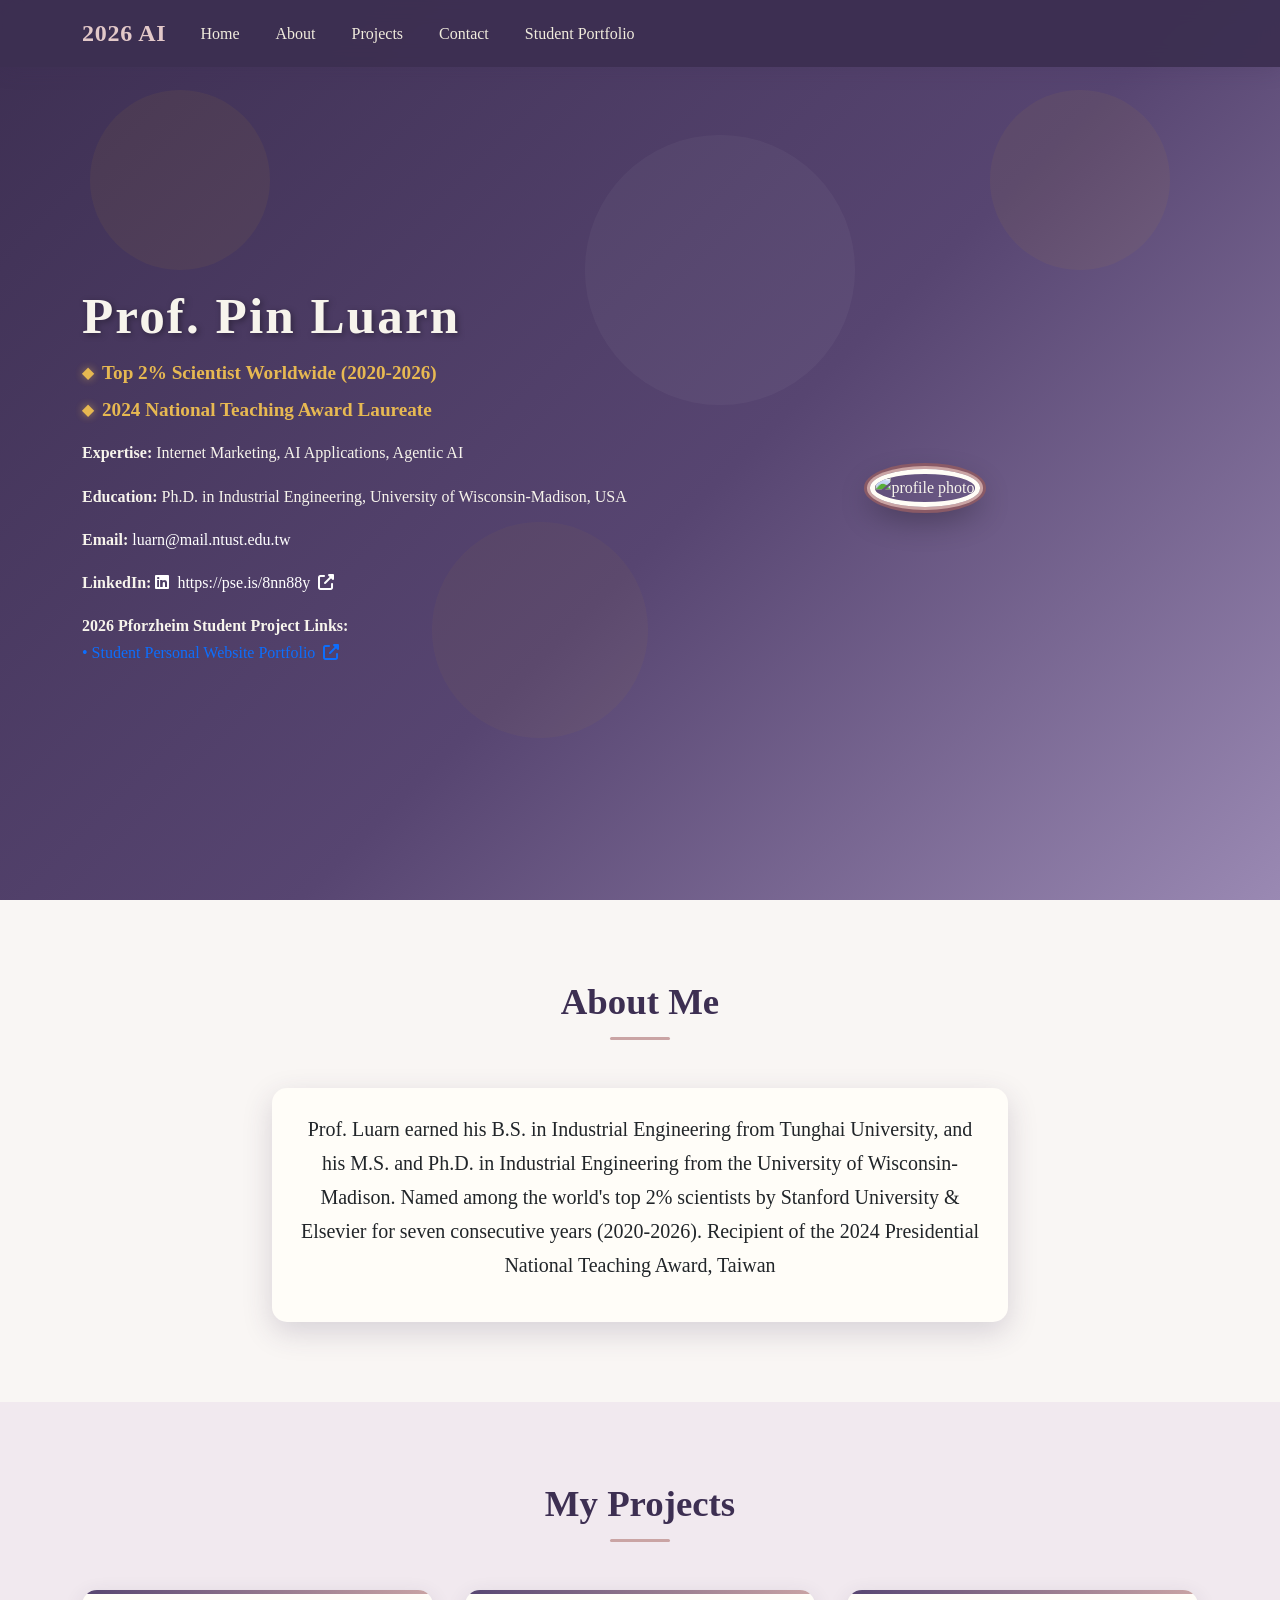
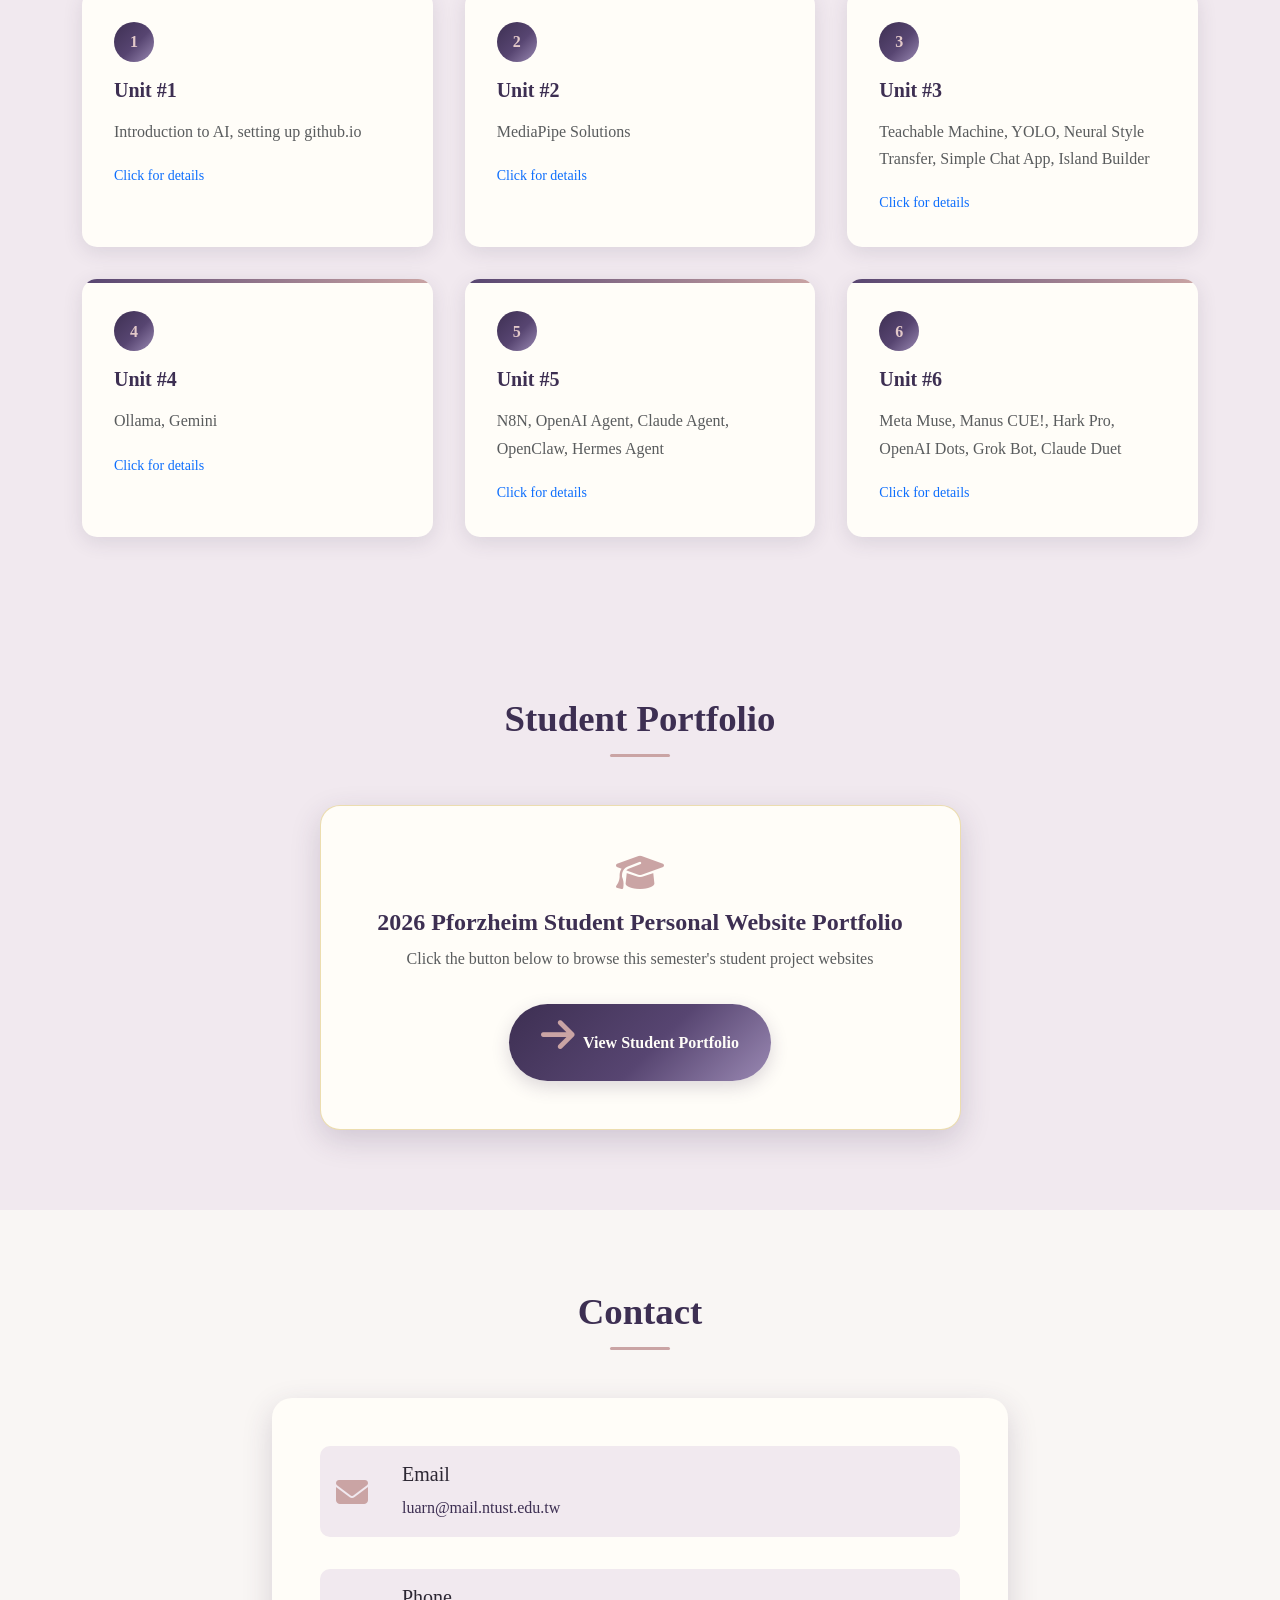
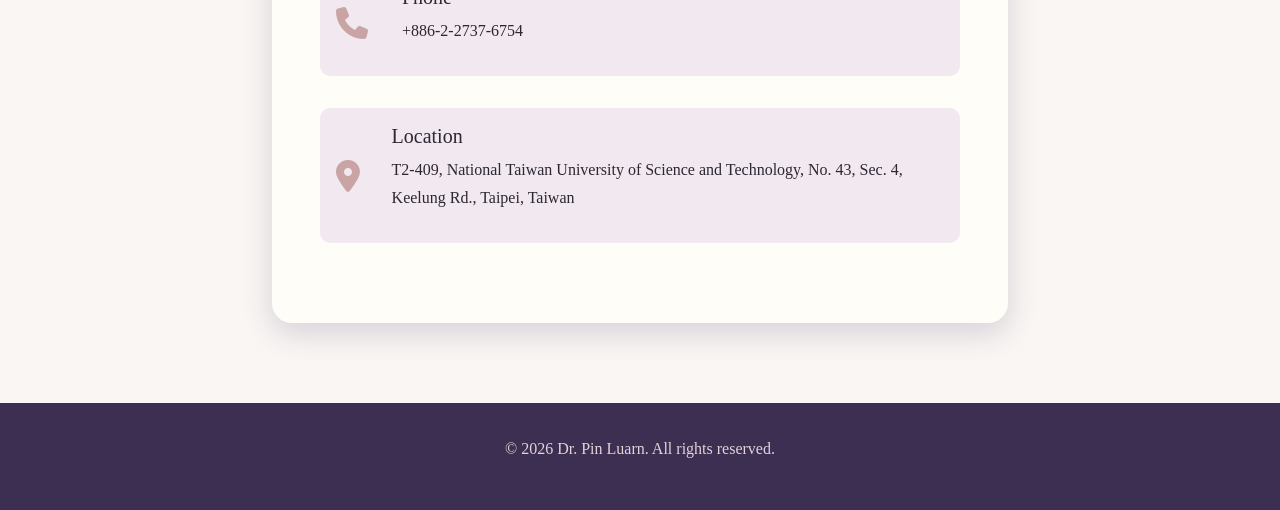
==== index.html @ 0412a2b8 "Initial commit" ====
<!DOCTYPE html>
<html lang="en">
<head>
    <meta charset="UTF-8">
    <meta name="viewport" content="width=device-width, initial-scale=1.0">
    <title>Prof. Pin Luarn | 2026 AI Personal Site</title>
    <link href="https://cdnjs.cloudflare.com/ajax/libs/bootstrap/5.3.0/css/bootstrap.min.css" rel="stylesheet">
    <link href="https://cdnjs.cloudflare.com/ajax/libs/font-awesome/6.4.0/css/all.min.css" rel="stylesheet">
    <link rel="stylesheet" href="style.css">
    <link rel="icon" type="image/x-icon" href="favicon.ico">
    <!-- chatbot temporarily disabled; uncomment to enable and confirm the filename is chatbot.js -->
    <!-- <script src="chatbot.js"></script> -->
</head>
<body>
    <!-- Navigation -->
    <nav class="navbar navbar-expand-lg fixed-top">
        <div class="container">
            <a class="navbar-brand" href="#home">2026 AI</a>

            <button class="navbar-toggler" type="button" data-bs-toggle="collapse" data-bs-target="#navbarNav">
                <span class="navbar-toggler-icon"></span>
            </button>

            <div class="collapse navbar-collapse" id="navbarNav">
                <ul class="navbar-nav me-auto">
                    <li class="nav-item">
                        <a class="nav-link" href="#home">Home</a>
                    </li>
                    <li class="nav-item">
                        <a class="nav-link" href="#about">About</a>
                    </li>
                    <li class="nav-item">
                        <a class="nav-link" href="#projects">Projects</a>
                    </li>
                    <li class="nav-item">
                        <a class="nav-link" href="#contact">Contact</a>
                    </li>
                    <li class="nav-item">
                        <a class="nav-link" href="https://drluarn.github.io/student.html" target="_blank" rel="noopener">Student Portfolio</a>
                    </li>
                </ul>
            </div>
        </div>
    </nav>

    <!-- Hero Section -->
    <section id="home" class="hero">
        <div class="container">
            <div class="row align-items-center">
                <div class="col-lg-6 hero-content fade-in">
                    <h1 id="name"></h1>
                    <div class="titles-container">
                        <p class="subtitle title-line" id="title1"></p>
                        <p class="subtitle title-line" id="title2"></p>
                    </div>
                    <div class="mb-3">
                        <strong>Expertise:</strong>
                        <span id="expertise"></span>
                    </div>
                    <div class="mb-3">
                        <strong>Education:</strong>
                        <span id="education"></span>
                    </div>
                    <div class="mb-3">
                        <strong>Email:</strong>
                        <a href="" class="text-white" id="email"></a>
                    </div>
                    <div class="mb-3">
                        <strong>LinkedIn:</strong>
                        <a href="" target="_blank" class="text-white" id="linkedin">
                            <i class="fab fa-linkedin me-1"></i>
                            <span id="linkedin-text"></span>
                            <i class="fas fa-external-link-alt ms-1"></i>
                        </a>
                    </div>
                    <div class="mb-4 student-links">
                        <strong>2026 Pforzheim Student Project Links:</strong>
                        <div class="student-link-item">
                            <a href="https://drluarn.github.io/student.html" target="_blank" rel="noopener">
                                <span>• Student Personal Website Portfolio</span>
                                <i class="fas fa-external-link-alt ms-1"></i>
                            </a>
                        </div>
                    </div>
                </div>
                <div class="col-lg-6 text-center fade-in">
                    <img src="mypic.jpg" alt="profile photo" class="profile-img">
                </div>
            </div>
        </div>
    </section>

    <!-- About Section -->
    <section id="about" class="section">
        <div class="container">
            <h2 class="section-title">About Me</h2>
            <div class="row justify-content-center">
                <div class="col-lg-8">
                    <div class="card fade-in">
                        <div class="card-body p-4">
                            <p class="lead text-center" id="about-text">
                            </p>
                        </div>
                    </div>
                </div>
            </div>
        </div>
    </section>

    <!-- Projects Section -->
    <section id="projects" class="section bg-light">
        <div class="container">
            <h2 class="section-title">My Projects</h2>

            <!-- Projects are rendered dynamically by JS -->
            <div class="project-grid fade-in" id="projects-grid"></div>
        </div>
    </section>

    <!-- Student Portfolio Section -->
    <section id="portfolio" class="section bg-light">
        <div class="container">
            <h2 class="section-title">Student Portfolio</h2>
            <div class="row justify-content-center">
                <div class="col-lg-7">
                    <div class="portfolio-cta fade-in">
                        <i class="fas fa-graduation-cap"></i>
                        <h4 style="color: var(--navy-deep); font-weight: 700;">2026 Pforzheim Student Personal Website Portfolio</h4>
                        <p class="text-muted mt-2">Click the button below to browse this semester's student project websites</p>
                        <a href="https://drluarn.github.io/student.html" class="btn-elegant" target="_blank" rel="noopener">
                            <i class="fas fa-arrow-right"></i> <span>View Student Portfolio</span>
                        </a>
                    </div>
                </div>
            </div>
        </div>
    </section>

    <!-- Contact Section -->
    <section id="contact" class="section">
        <div class="container">
            <h2 class="section-title">Contact</h2>
            <div class="row justify-content-center">
                <div class="col-lg-8">
                    <div class="contact-info fade-in">
                        <div class="contact-item">
                            <i class="fas fa-envelope"></i>
                            <div>
                                <h5>Email</h5>
                                <a id="contact-email1" href=""></a>
                            </div>
                        </div>
                        <div class="contact-item">
                            <i class="fas fa-phone"></i>
                            <div>
                                <h5>Phone</h5>
                                <p id="contact-phone"></p>
                            </div>
                        </div>
                        <div class="contact-item">
                            <i class="fas fa-map-marker-alt"></i>
                            <div>
                                <h5>Location</h5>
                                <p id="contact-location"></p>
                            </div>
                        </div>
                    </div>
                </div>
            </div>
        </div>
    </section>

    <!-- Footer -->
    <footer class="footer">
        <div class="container">
            <p>&copy; 2026 Dr. Pin Luarn. All rights reserved.</p>
        </div>
    </footer>

    <!-- Bootstrap JS -->
    <script src="https://cdnjs.cloudflare.com/ajax/libs/bootstrap/5.3.0/js/bootstrap.bundle.min.js"></script>

    <script>
        const totalUnits = 6;

        // Fallback project descriptions (used if projects.txt cannot be fetched, e.g. opened via file://)
        const defaultProjects = [
            {id: 1, description: 'Introduction to AI, setting up github.io'},
            {id: 2, description: 'MediaPipe Solutions'},
            {id: 3, description: 'Teachable Machine, YOLO, Neural Style Transfer, Simple Chat App, Island Builder'},
            {id: 4, description: 'Ollama, Gemini'},
            {id: 5, description: 'N8N, OpenAI Agent, Claude Agent, OpenClaw, Hermes Agent'},
            {id: 6, description: 'Meta Muse, Manus CUE!, Hark Pro, OpenAI Dots, Grok Bot, Claude Duet'}
        ];

        let projects = defaultProjects;

        // Always read projects.txt from the instructor's own site so every student
        // fork (even hosted on a different github.io domain) shows the same, current
        // unit list rather than whatever projects.txt happens to ship in their repo.
        const PROJECTS_TXT_URL = 'https://drluarn.github.io/projects.txt';

        async function loadProjectsTxt() {
            try {
                const res = await fetch(PROJECTS_TXT_URL, { cache: 'no-store' });
                if (!res.ok) throw new Error('projects.txt not found');
                const text = await res.text();
                const parsed = parseProfileTxt(text);
                const loaded = [];
                for (let i = 1; i <= totalUnits; i++) {
                    const description = parsed[`unit${i}`];
                    if (description) loaded.push({id: i, description});
                }
                // Only use the loaded list if every unit was found; otherwise keep defaults
                projects = (loaded.length === totalUnits) ? loaded : defaultProjects;
            } catch (err) {
                console.warn('Could not load projects.txt, using built-in defaults.', err);
                projects = defaultProjects;
            }
        }

        // Fallback profile (used if profile.txt cannot be fetched, e.g. opened via file://)
        const defaultProfile = {
            name: 'Prof. Pin Luarn',
            title1: 'Top 2% Scientist Worldwide (2020-2026)',
            title2: '2024 National Teaching Award Laureate',
            expertise: 'Internet Marketing, AI Applications, Agentic AI',
            education: 'Ph.D. in Industrial Engineering, University of Wisconsin-Madison, USA',
            email: 'luarn@mail.ntust.edu.tw',
            linkedin: 'https://pse.is/8nn88y',
            about1: 'Prof. Luarn earned his B.S. in Industrial Engineering from Tunghai University,',
            about2: 'and his M.S. and Ph.D. in Industrial Engineering from the University of Wisconsin-Madison.',
            about3: "Named among the world's top 2% scientists by Stanford University & Elsevier for seven consecutive years (2020-2026).",
            about4: 'Recipient of the 2024 Presidential National Teaching Award, Taiwan',
            phone: '+886-2-2737-6754',
            location: 'T2-409, National Taiwan University of Science and Technology, No. 43, Sec. 4, Keelung Rd., Taipei, Taiwan'
        };

        let profileData = defaultProfile;

        // Parse a simple "key=value" text file, ignoring blank lines and comments
        function parseProfileTxt(text) {
            const data = {};
            text.split(/\r?\n/).forEach(line => {
                const trimmed = line.trim();
                if (!trimmed || trimmed.startsWith('#')) return;
                const idx = trimmed.indexOf('=');
                if (idx === -1) return;
                const key = trimmed.slice(0, idx).trim();
                const value = trimmed.slice(idx + 1).trim();
                data[key] = value;
            });
            return data;
        }

        async function loadProfileTxt() {
            try {
                const res = await fetch('profile.txt', { cache: 'no-store' });
                if (!res.ok) throw new Error('profile.txt not found');
                const text = await res.text();
                const parsed = parseProfileTxt(text);
                // Merge over defaults so missing keys still fall back gracefully
                profileData = Object.assign({}, defaultProfile, parsed);
            } catch (err) {
                console.warn('Could not load profile.txt, using built-in defaults.', err);
                profileData = defaultProfile;
            }
        }

        // Initialize page
        document.addEventListener('DOMContentLoaded', async function() {
            await Promise.all([loadProfileTxt(), loadProjectsTxt()]);
            applyProfileData();
            renderProjects();
            initScrollAnimations();
            initSmoothScrolling();
        });

        // Fill in profile fields (name, titles, about text, contact info)
        function applyProfileData() {
            const p = profileData;
            document.getElementById('name').textContent = p.name;
            document.getElementById('title1').textContent = p.title1;
            document.getElementById('title2').textContent = p.title2;
            document.getElementById('expertise').textContent = p.expertise;
            document.getElementById('education').textContent = p.education;

            document.getElementById('email').textContent = p.email;
            document.getElementById('email').href = `mailto:${p.email}`;
            document.getElementById('linkedin').href = p.linkedin;
            document.getElementById('linkedin-text').textContent = p.linkedin;

            const aboutParts = [p.about1, p.about2, p.about3, p.about4]
                .filter(text => text && text.trim());
            document.getElementById('about-text').innerHTML = aboutParts.join(' ');

            document.getElementById('contact-email1').textContent = p.email;
            document.getElementById('contact-email1').href = `mailto:${p.email}`;
            document.getElementById('contact-phone').textContent = p.phone;
            document.getElementById('contact-location').textContent = p.location;
        }

        // Render the project grid
        function renderProjects() {
            const grid = document.getElementById('projects-grid');

            grid.innerHTML = projects.map(project => {
                return `
                    <div class="project-card" onclick="openProject(${project.id})">
                        <div class="project-number">${project.id}</div>
                        <h5>Unit #${project.id}</h5>
                        <p class="text-muted">${project.description}</p>
                        <small class="text-primary">Click for details</small>
                    </div>
                `;
            }).join('');
        }

        // Open project details
        function openProject(id) {
            window.open(`unit.html?unit=${id}`, '_blank');
        }

        // Scroll-triggered fade-in animations
        function initScrollAnimations() {
            const observerOptions = {
                threshold: 0.1,
                rootMargin: '0px 0px -50px 0px'
            };

            const observer = new IntersectionObserver((entries) => {
                entries.forEach(entry => {
                    if (entry.isIntersecting) {
                        entry.target.classList.add('visible');
                    }
                });
            }, observerOptions);

            document.querySelectorAll('.fade-in').forEach(el => {
                observer.observe(el);
            });
        }

        // Smooth scrolling for in-page navigation links
        function initSmoothScrolling() {
            document.querySelectorAll('a[href^="#"]').forEach(anchor => {
                anchor.addEventListener('click', function (e) {
                    e.preventDefault();
                    const target = document.querySelector(this.getAttribute('href'));
                    if (target) {
                        const headerOffset = 70;
                        const elementPosition = target.getBoundingClientRect().top;
                        const offsetPosition = elementPosition + window.pageYOffset - headerOffset;

                        window.scrollTo({
                            top: offsetPosition,
                            behavior: 'smooth'
                        });
                    }
                });
            });
        }

        // Navbar background on scroll
        window.addEventListener('scroll', function() {
            const navbar = document.querySelector('.navbar');
            if (window.scrollY > 50) {
                navbar.style.background = 'rgba(255,255,255,0.98)';
            } else {
                navbar.style.background = 'rgba(255,255,255,0.95)';
            }
        });
    </script>
</body>
</html>
---- style.css ----
/* ============================================================
   2026 AI Personal Site - shared styles
   Theme: elegant navy x rose gold (academic tone)
   ============================================================ */
:root {
    --navy-deep:   #3d2f52;   /* primary: deep purple */
    --navy-mid:    #574571;   /* gradient mid-point */
    --navy-soft:   #9a89b3;   /* gradient end / secondary (soft purple) */
    --gold:        #caa4a4;   /* accent rose gold */
    --gold-light:  #e3c9c9;   /* soft rose gold (hover, borders) */
    --cream:       #f9f6f4;   /* warm off-white background */
    --cream-deep:  #f1e9ef;   /* card base / light background */
    --ink:         #2c2733;   /* primary text */
    --ink-soft:    #6b5f73;   /* secondary text */

    --gradient-navy: linear-gradient(135deg, var(--navy-deep) 0%, var(--navy-mid) 55%, var(--navy-soft) 100%);
    --shadow-navy: rgba(61, 47, 82, 0.18);
}

* {
    margin: 0;
    padding: 0;
    box-sizing: border-box;
}

body {
    font-family: 'Noto Serif TC', 'PingFang TC', 'Microsoft JhengHei', 'Segoe UI', serif;
    line-height: 1.7;
    color: var(--ink);
    background: var(--cream);
}

a { text-decoration: none; }

/* ---------------- Navigation ---------------- */
.navbar {
    background: rgba(61, 47, 82, 0.96) !important;
    backdrop-filter: blur(10px);
    box-shadow: 0 2px 20px var(--shadow-navy);
    transition: all 0.3s ease;
}

.navbar-brand {
    font-weight: 700;
    font-size: 1.5rem;
    color: var(--gold-light) !important;
    letter-spacing: 0.03em;
}

.navbar-nav .nav-link {
    color: #f1ecdd !important;
    font-weight: 500;
    margin: 0 10px;
    transition: all 0.3s ease;
}

.navbar-nav .nav-link:hover {
    color: var(--gold) !important;
    transform: translateY(-2px);
}

/* ---------------- Hero ---------------- */
.hero {
    background: var(--gradient-navy);
    min-height: 100vh;
    display: flex;
    align-items: center;
    color: #f7f4ec;
    position: relative;
    overflow: hidden;
    padding-top: 76px;
}

.hero::before {
    content: '';
    position: absolute;
    inset: 0;
    background: url("data:image/svg+xml,%3Csvg xmlns='http://www.w3.org/2000/svg' viewBox='0 0 1000 1000'%3E%3Ccircle cx='200' cy='200' r='100' fill='rgba(201,162,39,0.07)'/%3E%3Ccircle cx='800' cy='300' r='150' fill='rgba(255,255,255,0.04)'/%3E%3Ccircle cx='600' cy='700' r='120' fill='rgba(201,162,39,0.05)'/%3E%3C/svg%3E");
    animation: float 14s ease-in-out infinite;
    will-change: transform;
    transform: translate3d(0,0,0);
    pointer-events: none;
}
@keyframes float {
    0%, 100% { transform: translate3d(0, 0, 0) scale(1); }
    50%      { transform: translate3d(24px, -60px, 0) scale(1.03); }
}

.hero-content { position: relative; z-index: 2; }

.hero h1 {
    font-size: 3.2rem;
    font-weight: 700;
    margin-bottom: 0.6rem;
    letter-spacing: 0.04em;
    text-shadow: 2px 2px 6px rgba(0,0,0,0.35);
}

.hero .subtitle {
    font-size: 1.2rem;
    margin-bottom: 1.6rem;
    opacity: 0.92;
}

.titles-container { margin-bottom: 0.8rem; }

.title-line {
    position: relative;
    padding-left: 0;
    font-weight: 600;
    color: #f5c451 !important;
    margin-bottom: 0.3rem !important;
    display: flex;
    align-items: center;
}
.title-line:before {
    content: "◆";
    color: #f5c451;
    font-size: 0.8em;
    margin-right: 0.5rem;
    text-shadow: 0 0 8px rgba(245,196,81,0.6);
}
.title-line:last-child { margin-bottom: 0 !important; }

/* ---------------- Profile Image ---------------- */
.profile-img {
    width: clamp(250px, 33vw, 340px);
    height: clamp(250px, 33vw, 340px);
    border-radius: 50%;
    aspect-ratio: 1 / 1;
    object-fit: cover;
    border: 5px solid #fffdf6;
    box-shadow:
        0 0 0 3px var(--gold),
        0 0 0 6px #8a5a66,
        0 12px 32px rgba(0,0,0,0.30);
    transition: transform 0.35s ease, box-shadow 0.35s ease;
}
.profile-img:hover {
    transform: scale(1.05);
    box-shadow:
        0 0 0 3px var(--gold-light),
        0 0 0 6px var(--gold),
        0 18px 40px rgba(0,0,0,0.35);
}
.hero .profile-img { border-radius: 50% !important; }

/* ---------------- Sections ---------------- */
.section { padding: 80px 0; }

.section-title {
    text-align: center;
    font-size: 2.3rem;
    margin-bottom: 3rem;
    color: var(--navy-deep);
    font-weight: 700;
    position: relative;
}
.section-title::after {
    content: '';
    display: block;
    width: 60px;
    height: 3px;
    background: var(--gold);
    margin: 0.8rem auto 0;
    border-radius: 2px;
}

.bg-light { background: var(--cream-deep) !important; }

/* ---------------- Cards ---------------- */
.card {
    border: none;
    border-radius: 15px;
    box-shadow: 0 10px 30px var(--shadow-navy);
    transition: transform 0.3s ease, box-shadow 0.3s ease;
    background: #fffdf8;
}
.card:hover {
    transform: translateY(-8px);
    box-shadow: 0 20px 40px rgba(61, 47, 82, 0.25);
}

/* ---------------- Filter Buttons ---------------- */
.filter-buttons { text-align: center; margin-bottom: 3rem; }

.filter-btn {
    background: #fffdf8;
    color: var(--navy-mid);
    border: 2px solid var(--navy-mid);
    padding: 10px 25px;
    margin: 5px;
    border-radius: 25px;
    font-weight: 500;
    transition: all 0.3s ease;
}
.filter-btn:hover,
.filter-btn.active {
    background: var(--navy-mid);
    color: #fffdf8;
    transform: translateY(-2px);
    box-shadow: 0 5px 15px var(--shadow-navy);
}

/* ---------------- Project Grid ---------------- */
.project-grid {
    display: grid;
    grid-template-columns: repeat(auto-fit, minmax(300px, 1fr));
    gap: 2rem;
    margin-top: 2rem;
}

.project-card {
    background: #fffdf8;
    padding: 2rem;
    border-radius: 15px;
    box-shadow: 0 5px 20px rgba(61, 47, 82, 0.12);
    transition: all 0.3s ease;
    cursor: pointer;
    position: relative;
    overflow: hidden;
}
.project-card::before {
    content: '';
    position: absolute;
    top: 0; left: 0;
    width: 100%; height: 4px;
    background: linear-gradient(90deg, var(--navy-mid), var(--gold));
}
.project-card:hover {
    transform: translateY(-10px);
    box-shadow: 0 15px 35px rgba(61, 47, 82, 0.22);
}

.project-number {
    background: var(--gradient-navy);
    color: var(--gold-light);
    width: 40px; height: 40px;
    border-radius: 50%;
    display: flex; align-items: center; justify-content: center;
    font-weight: 700;
    margin-bottom: 1rem;
}

.project-card h5 { color: var(--navy-deep); margin-bottom: 1rem; font-weight: 700; }

/* ---------------- Student Portfolio CTA ---------------- */
.portfolio-cta {
    background: #fffdf8;
    border: 1px solid rgba(201,162,39,0.35);
    border-radius: 20px;
    box-shadow: 0 10px 30px var(--shadow-navy);
    padding: 3rem 2rem;
    text-align: center;
}
.portfolio-cta i { color: var(--gold); font-size: 2.4rem; margin-bottom: 1rem; }
.btn-elegant {
    display: inline-flex;
    align-items: center;
    gap: 0.5rem;
    background: var(--gradient-navy);
    color: #fffdf8 !important;
    padding: 0.7rem 2rem;
    border-radius: 50px;
    font-weight: 600;
    margin-top: 1rem;
    transition: all 0.3s ease;
    box-shadow: 0 6px 18px var(--shadow-navy);
}
.btn-elegant:hover {
    transform: translateY(-3px);
    box-shadow: 0 10px 24px rgba(20,38,64,0.3);
    color: var(--gold-light) !important;
}

/* ---------------- Contact ---------------- */
.contact-info {
    background: #fffdf8;
    padding: 3rem;
    border-radius: 20px;
    box-shadow: 0 10px 30px var(--shadow-navy);
}
.contact-item {
    display: flex;
    align-items: center;
    margin-bottom: 2rem;
    padding: 1rem;
    background: var(--cream-deep);
    border-radius: 10px;
    transition: transform 0.3s ease;
}
.contact-item:hover { transform: translateX(10px); }
.contact-item i { font-size: 2rem; color: var(--gold); margin-right: 1rem; width: 50px; }
.contact-item a { color: var(--navy-deep) !important; text-decoration: none; }
.contact-item a:hover { color: var(--gold) !important; }

/* ---------------- Footer ---------------- */
.footer {
    background: var(--navy-deep);
    color: #e3d2da;
    text-align: center;
    padding: 2rem 0;
}

/* ---------------- Generic page header (unit / homework) ---------------- */
.project-header {
    background: var(--gradient-navy);
    color: #f7f4ec;
    padding: 120px 0 40px;
    position: relative;
    overflow: hidden;
}
.project-header::before {
    content: '';
    position: absolute;
    inset: 0;
    background: url("data:image/svg+xml,%3Csvg xmlns='http://www.w3.org/2000/svg' viewBox='0 0 1000 1000'%3E%3Ccircle cx='200' cy='200' r='80' fill='rgba(201,162,39,0.07)'/%3E%3Ccircle cx='800' cy='150' r='120' fill='rgba(255,255,255,0.04)'/%3E%3Ccircle cx='500' cy='400' r='100' fill='rgba(201,162,39,0.05)'/%3E%3C/svg%3E");
    animation: float 15s ease-in-out infinite;
    pointer-events: none;
}
.project-title {
    color: #fffdf8 !important;
    font-weight: 700;
    font-size: 2.4rem;
    position: relative;
    z-index: 2;
    text-shadow: 2px 4px 8px rgba(0,0,0,0.3);
}
.project-subtitle {
    color: rgba(247,244,236,0.88) !important;
    font-size: 1.1rem;
    margin-top: 0.5rem;
    position: relative;
    z-index: 2;
}
.back-btn {
    position: relative;
    z-index: 3;
    background: rgba(255, 253, 248, 0.95);
    color: var(--navy-deep) !important;
    padding: 0.5rem 1.5rem;
    border-radius: 50px;
    text-decoration: none;
    display: inline-flex;
    align-items: center;
    gap: 0.5rem;
    font-weight: 600;
    border: 1px solid rgba(201,162,39,0.3);
    box-shadow: 0 4px 15px rgba(0,0,0,0.2);
    transition: all 0.3s ease;
}
.back-btn:hover {
    background: #fffdf8;
    color: var(--gold) !important;
    transform: translateY(-2px);
}
.breadcrumb-item a { color: #fffdf8; }
.breadcrumb-item a:hover { color: var(--gold); }
.breadcrumb-item.active { color: var(--gold-light); }

/* ---------------- Animations ---------------- */
.fade-in { opacity: 0; transform: translateY(30px); transition: all 0.8s ease; }
.fade-in.visible { opacity: 1; transform: translateY(0); }

/* ---------------- Responsive ---------------- */
@media (max-width: 768px) {
    .hero h1 { font-size: 2.3rem; }
    .profile-img { width: 190px; height: 190px; }
    .project-grid { grid-template-columns: 1fr; }
    .section-title { font-size: 1.9rem; }
    .filter-btn { padding: 8px 20px; font-size: 0.9rem; }
    .project-card { padding: 1.5rem; }
    .contact-info { padding: 2rem; }
    .project-title { font-size: 2rem; }
}

@media (max-width: 576px) {
    .hero h1 { font-size: 1.9rem; }
    .hero .subtitle { font-size: 1.05rem; }
    .section { padding: 60px 0; }
    .profile-img { width: 160px; height: 160px; }
    .project-card { padding: 1.2rem; }
    .contact-info { padding: 1.5rem; }
    .contact-item { flex-direction: column; text-align: center; }
    .contact-item i { margin-right: 0; margin-bottom: 0.5rem; }
}
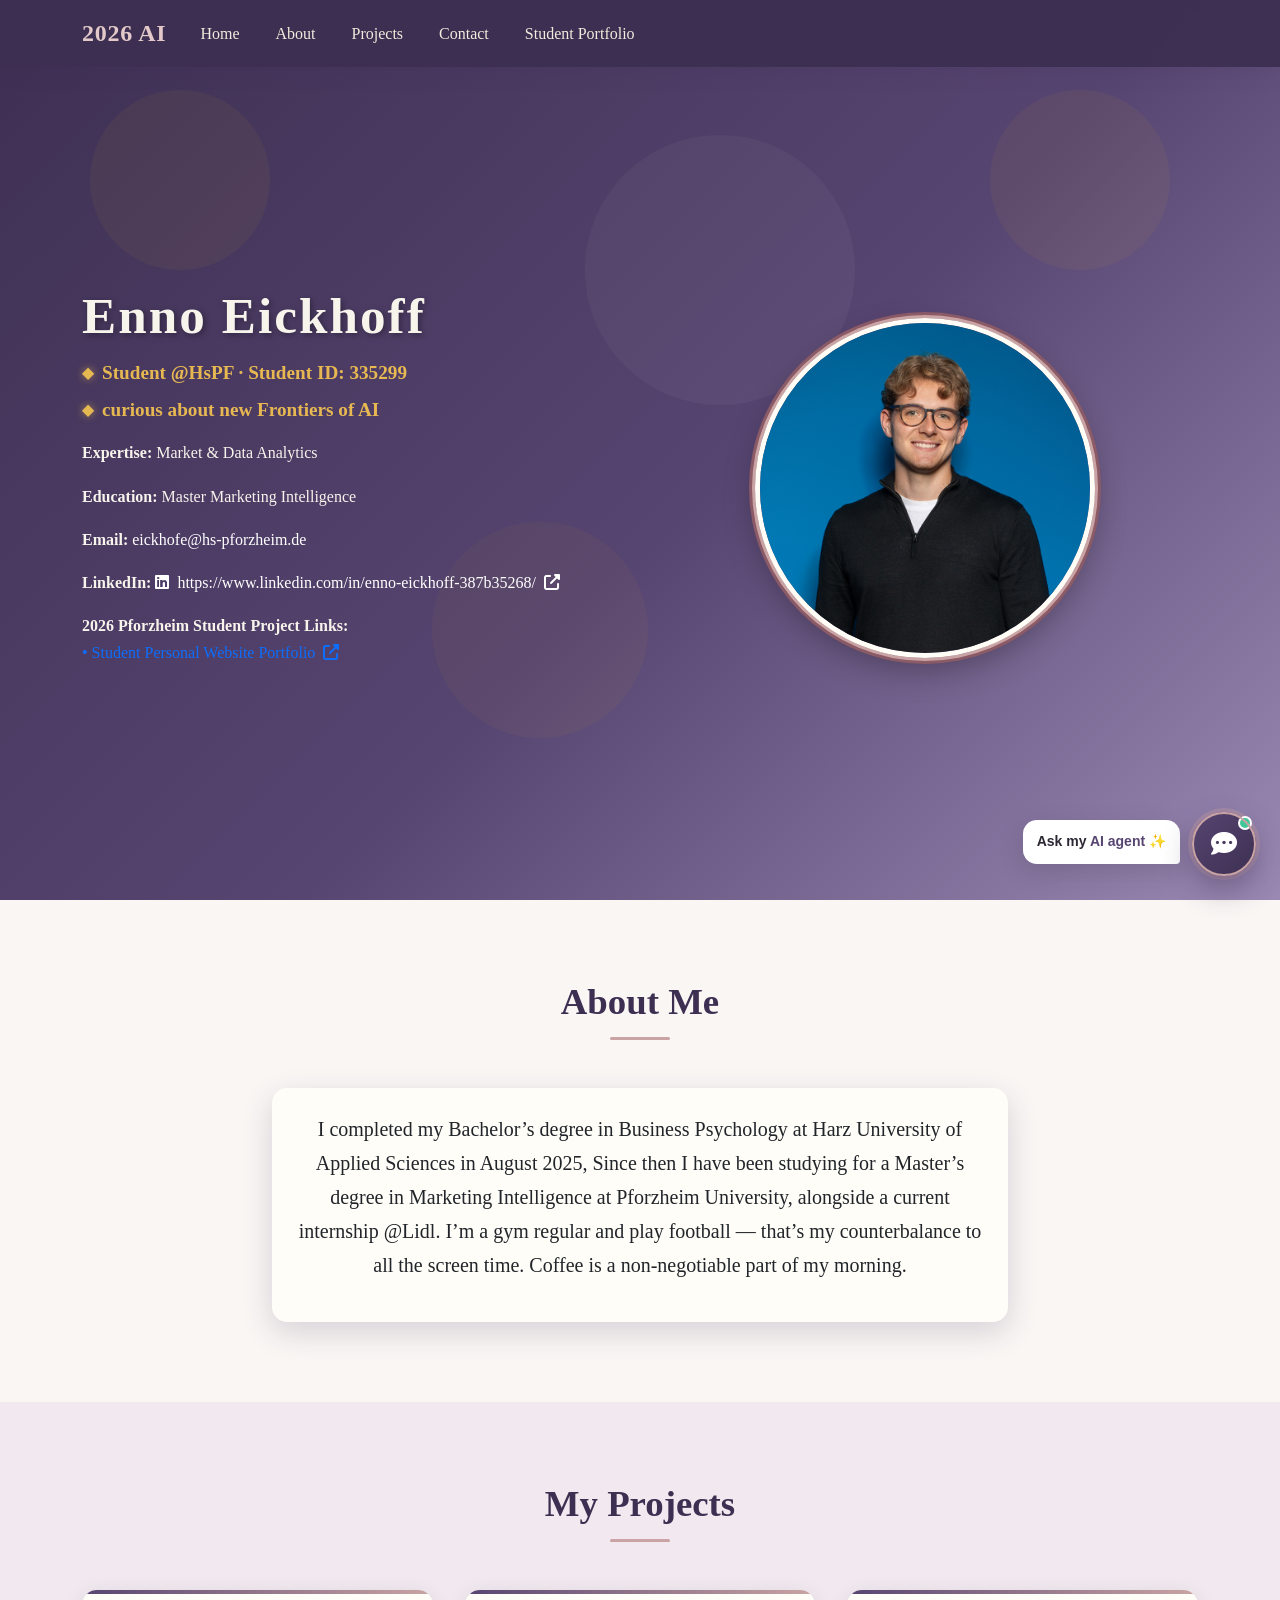
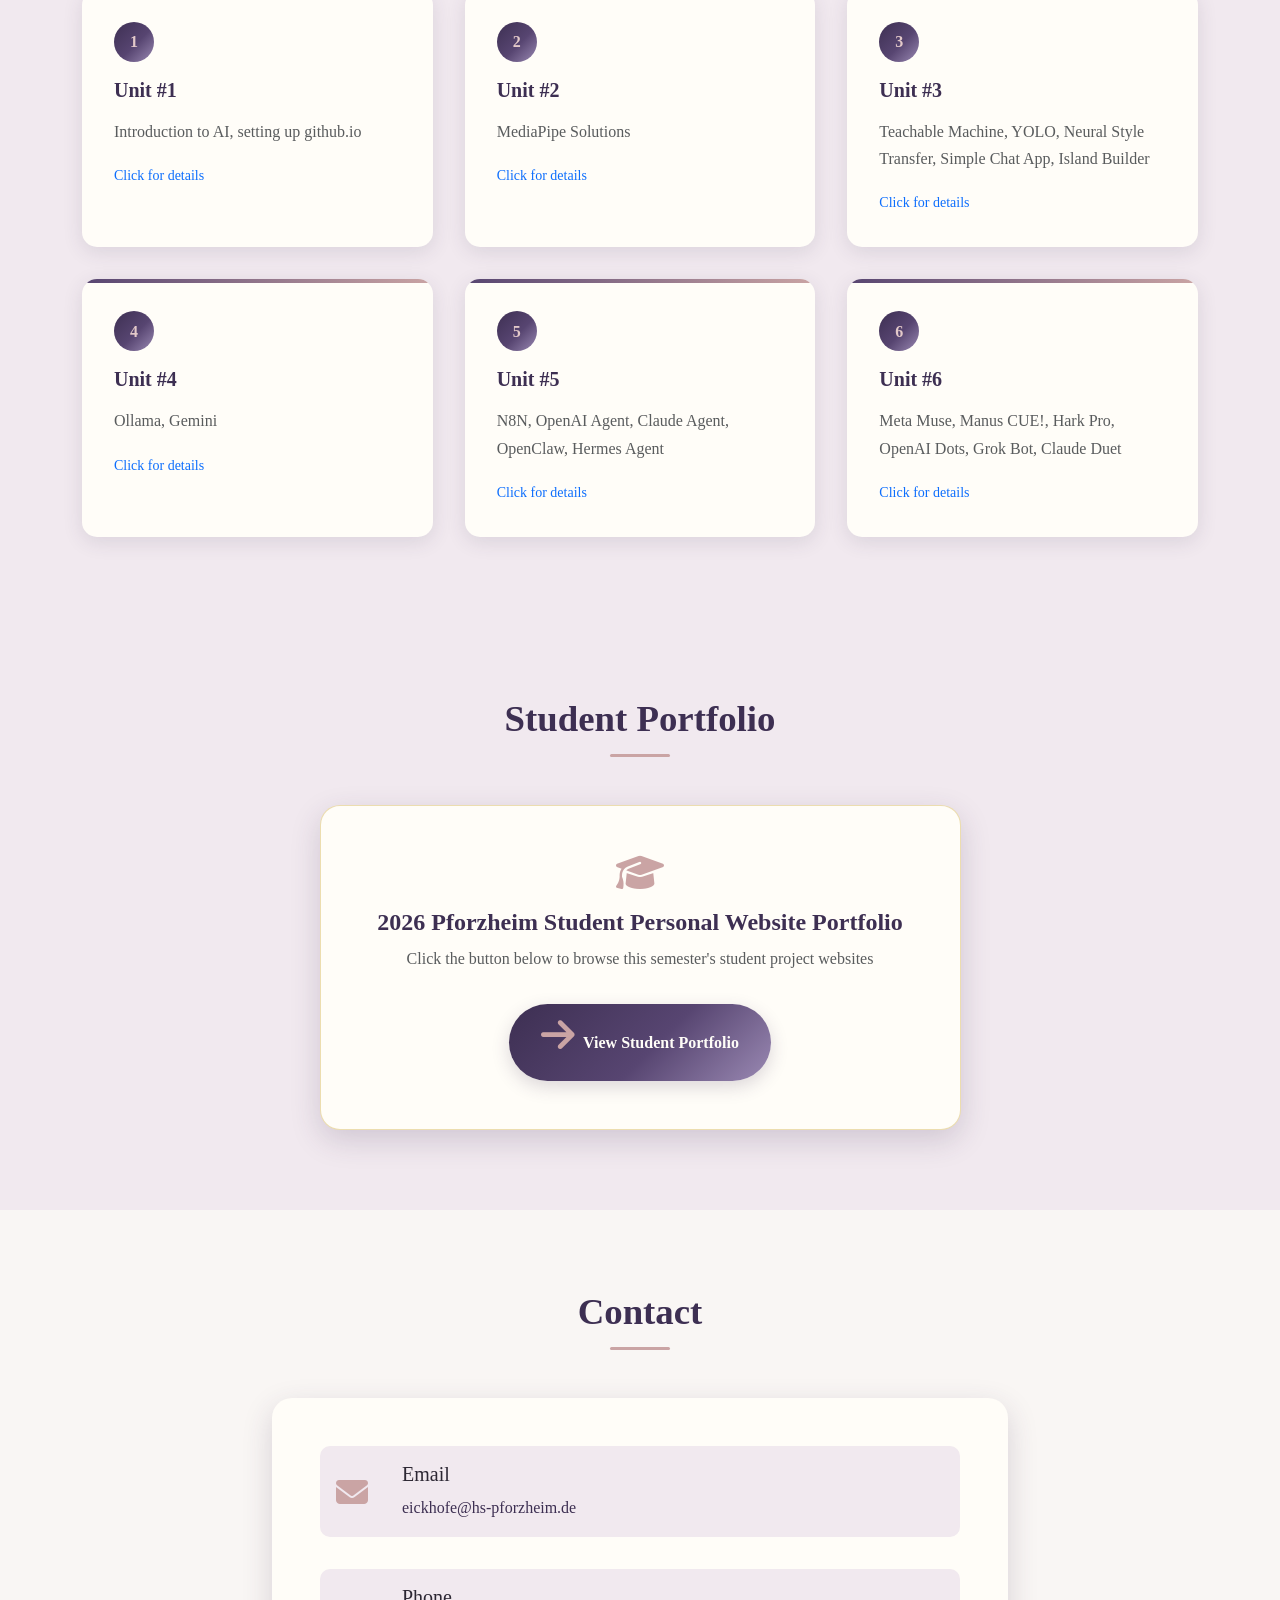
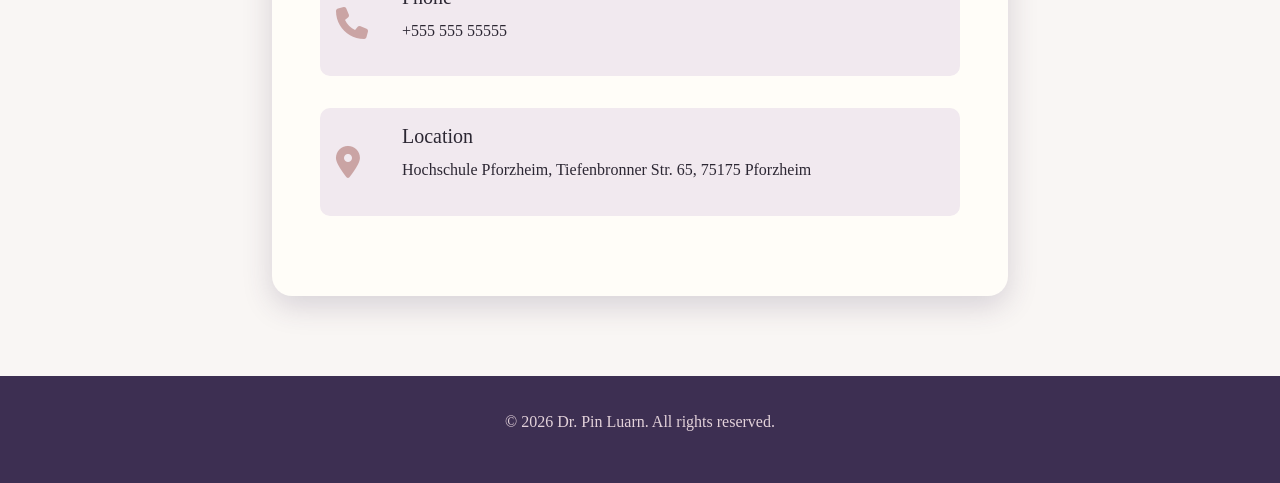
==== commit 0b7bb2d2: "Extra Credit 5.10: AI chat widget connected to my n8n AI Agent Floating chat on the home page that t" ====
--- a/index.html
+++ b/index.html
@@ -8,8 +8,8 @@
     <link href="https://cdnjs.cloudflare.com/ajax/libs/font-awesome/6.4.0/css/all.min.css" rel="stylesheet">
     <link rel="stylesheet" href="style.css">
     <link rel="icon" type="image/x-icon" href="favicon.ico">
-    <!-- chatbot temporarily disabled; uncomment to enable and confirm the filename is chatbot.js -->
-    <!-- <script src="chatbot.js"></script> -->
+    <!-- AI chat widget: talks to my n8n AI Agent (Unit 5.1 / Extra Credit 5.10) -->
+    <script src="chatbot.js" defer></script>
 </head>
 <body>
     <!-- Navigation -->
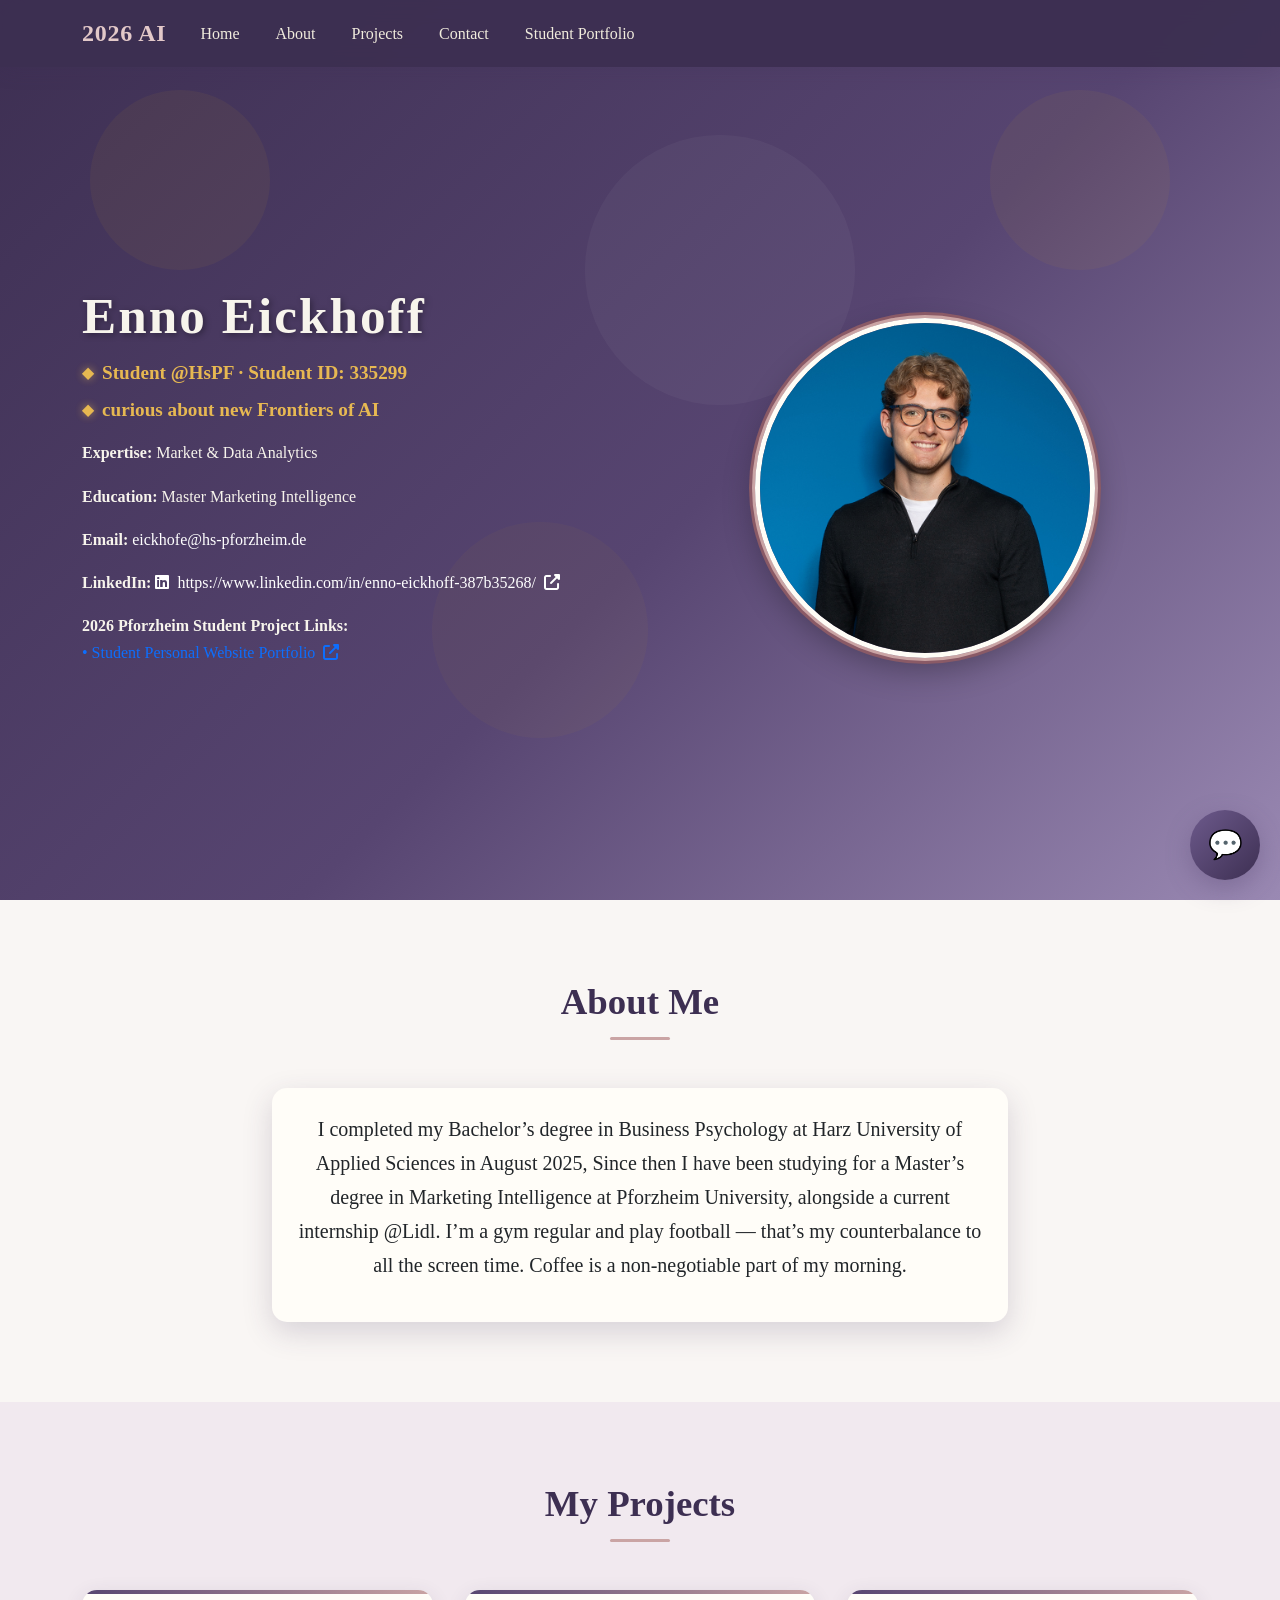
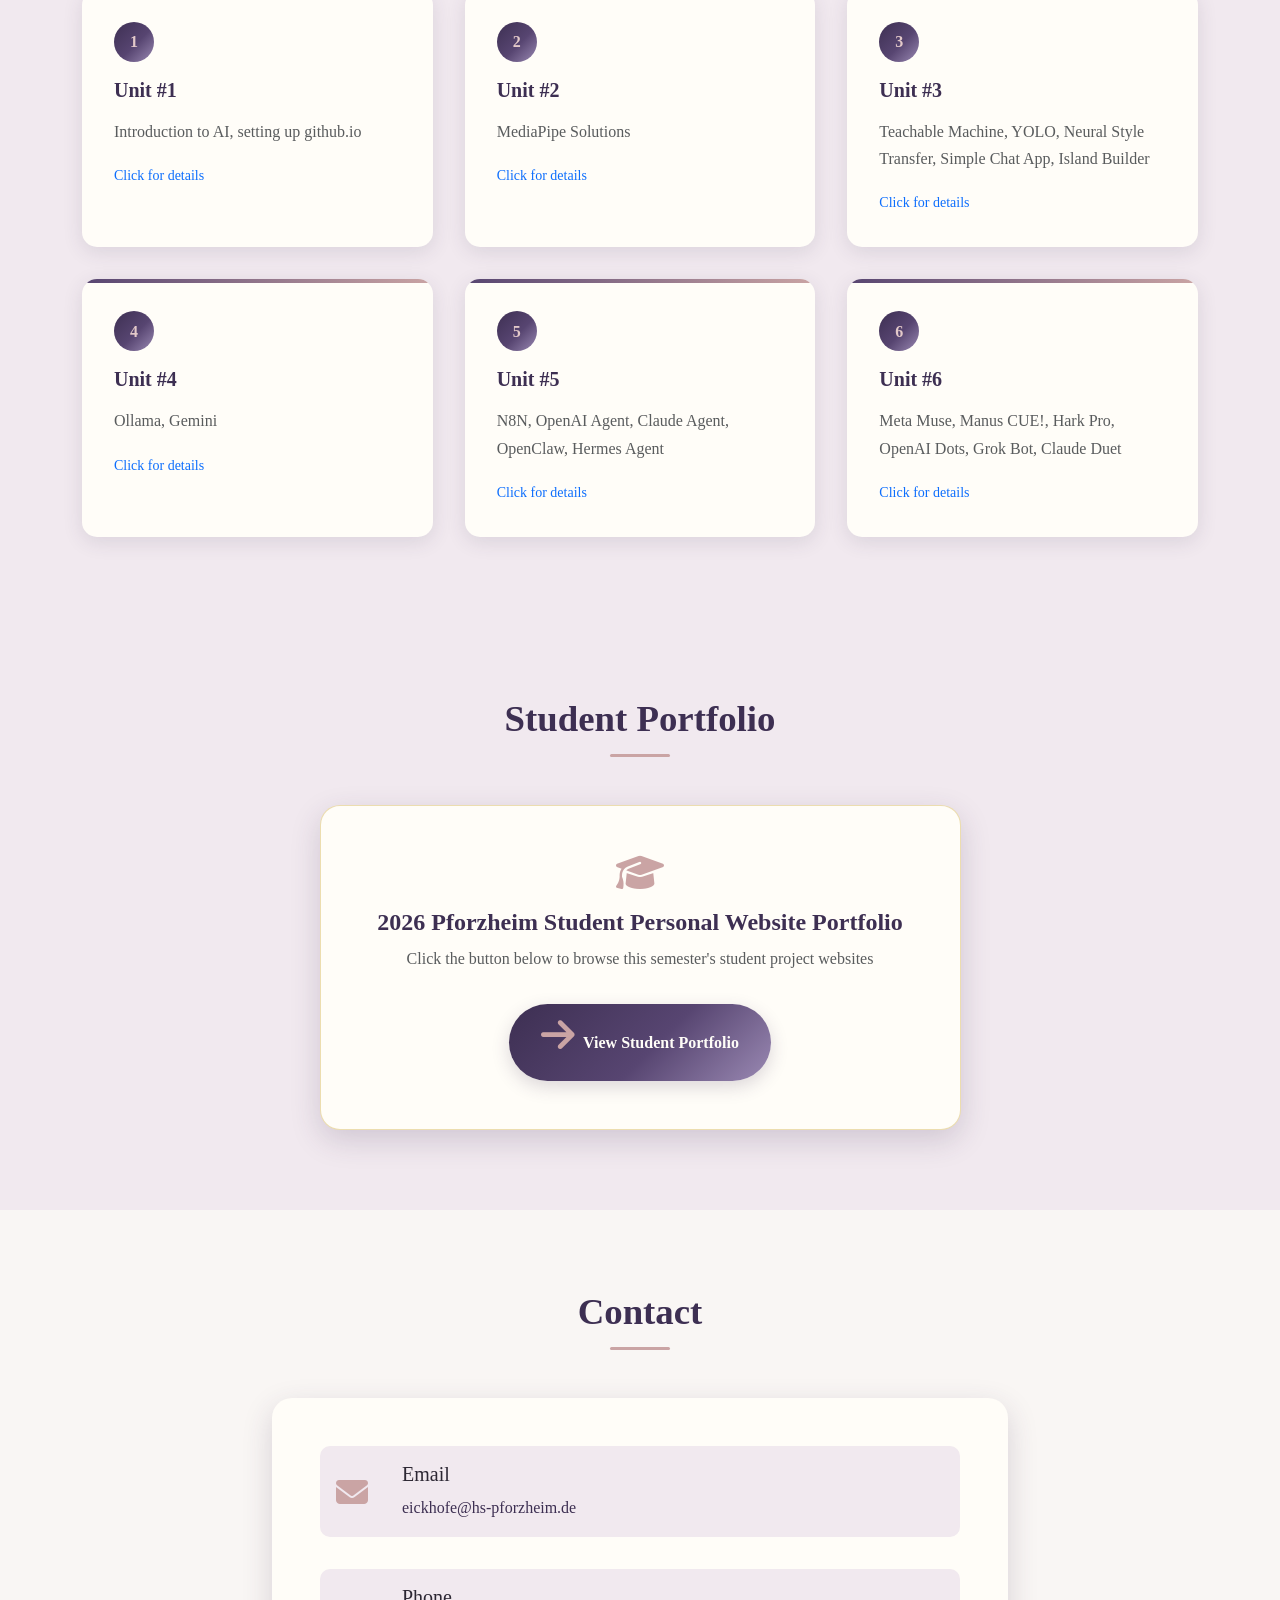
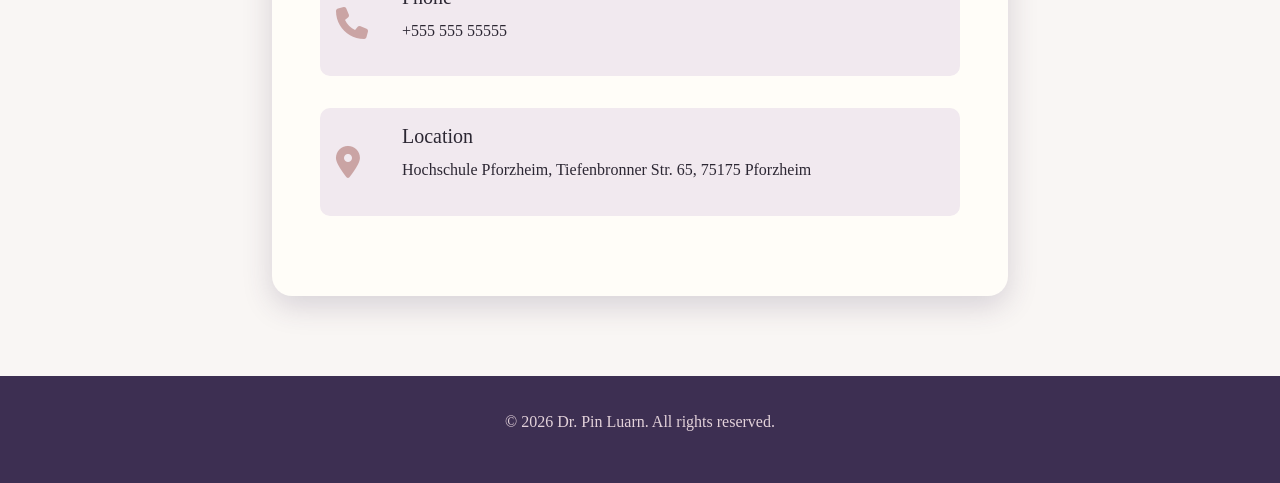
==== commit f1b1513c: "5.10: recolor chatbot to the site's purple palette, bust browser cache Co-Authored-By: Claude Opus 5" ====
--- a/index.html
+++ b/index.html
@@ -9,7 +9,7 @@
     <link rel="stylesheet" href="style.css">
     <link rel="icon" type="image/x-icon" href="favicon.ico">
     <!-- AI chat widget: talks to my n8n AI Agent (Unit 5.1 / Extra Credit 5.10) -->
-    <script src="chatbot.js" defer></script>
+    <script src="chatbot.js?v=3" defer></script>
 </head>
 <body>
     <!-- Navigation -->
